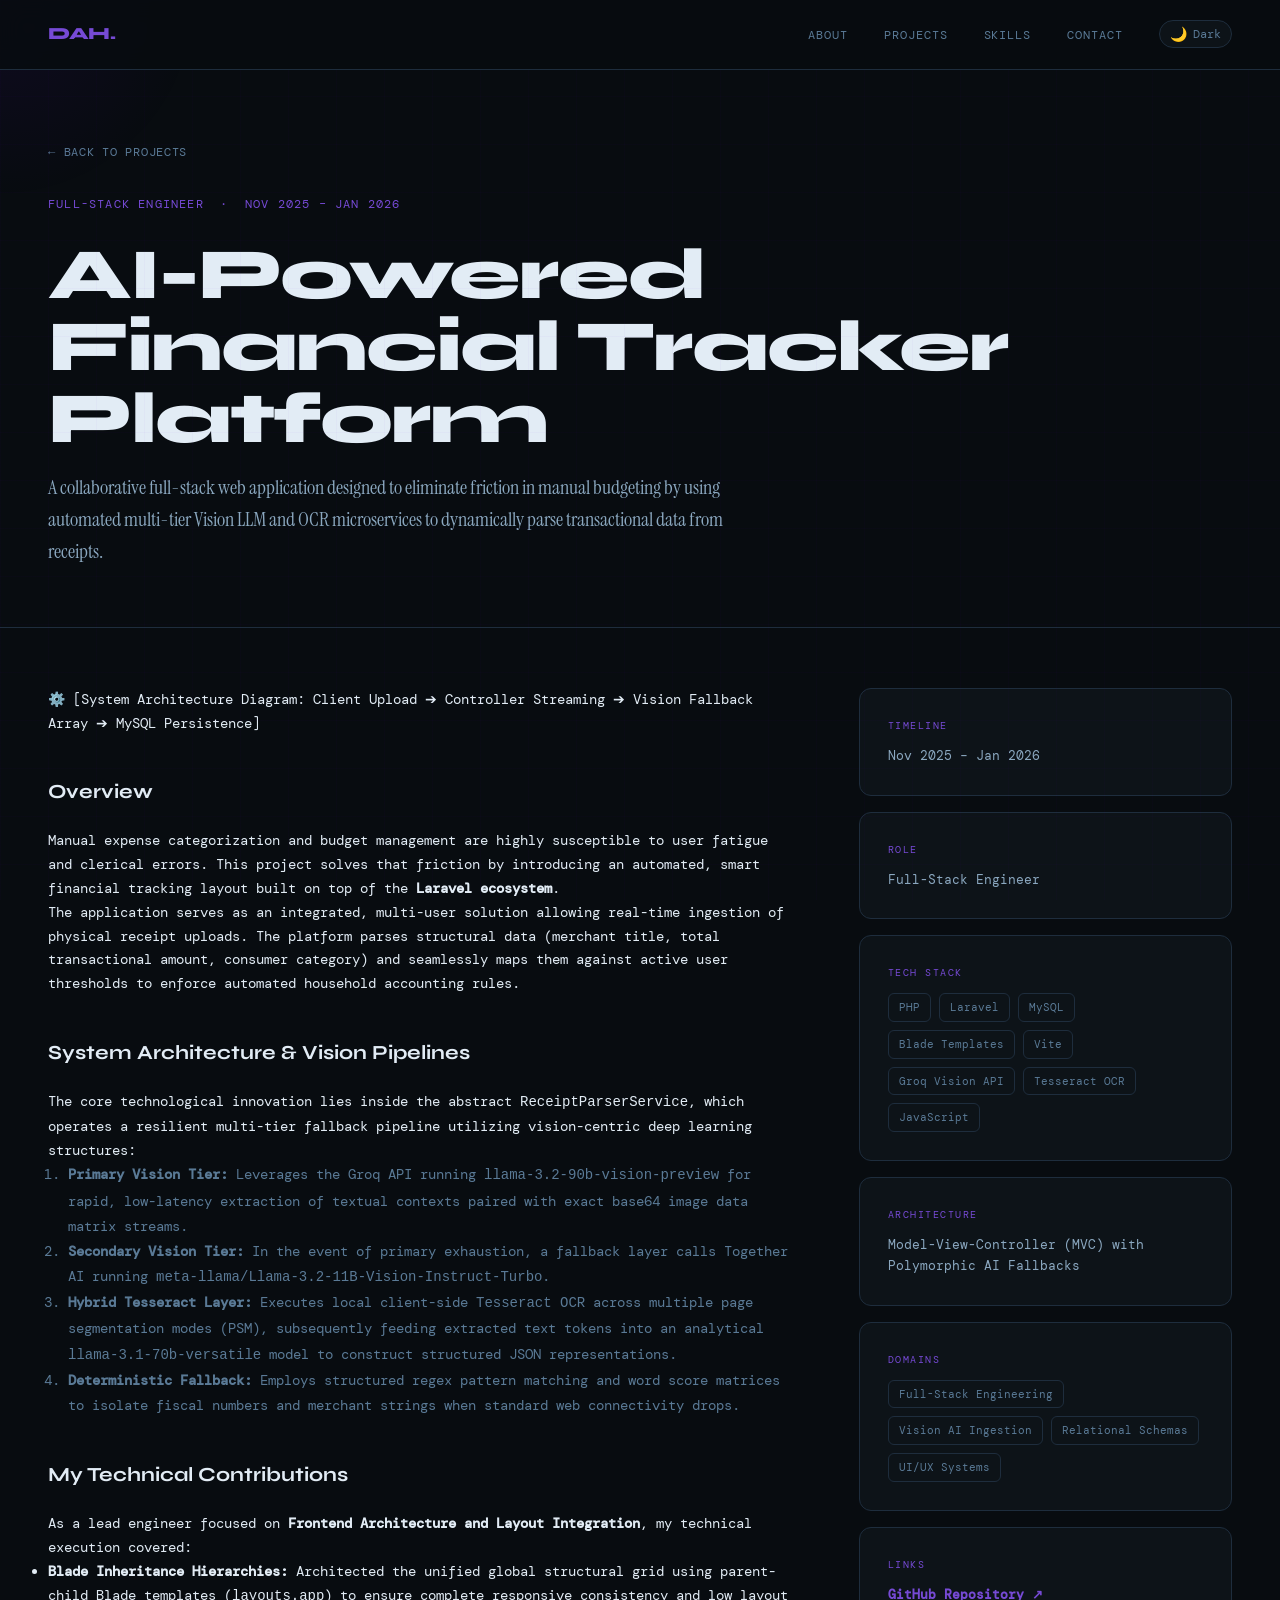
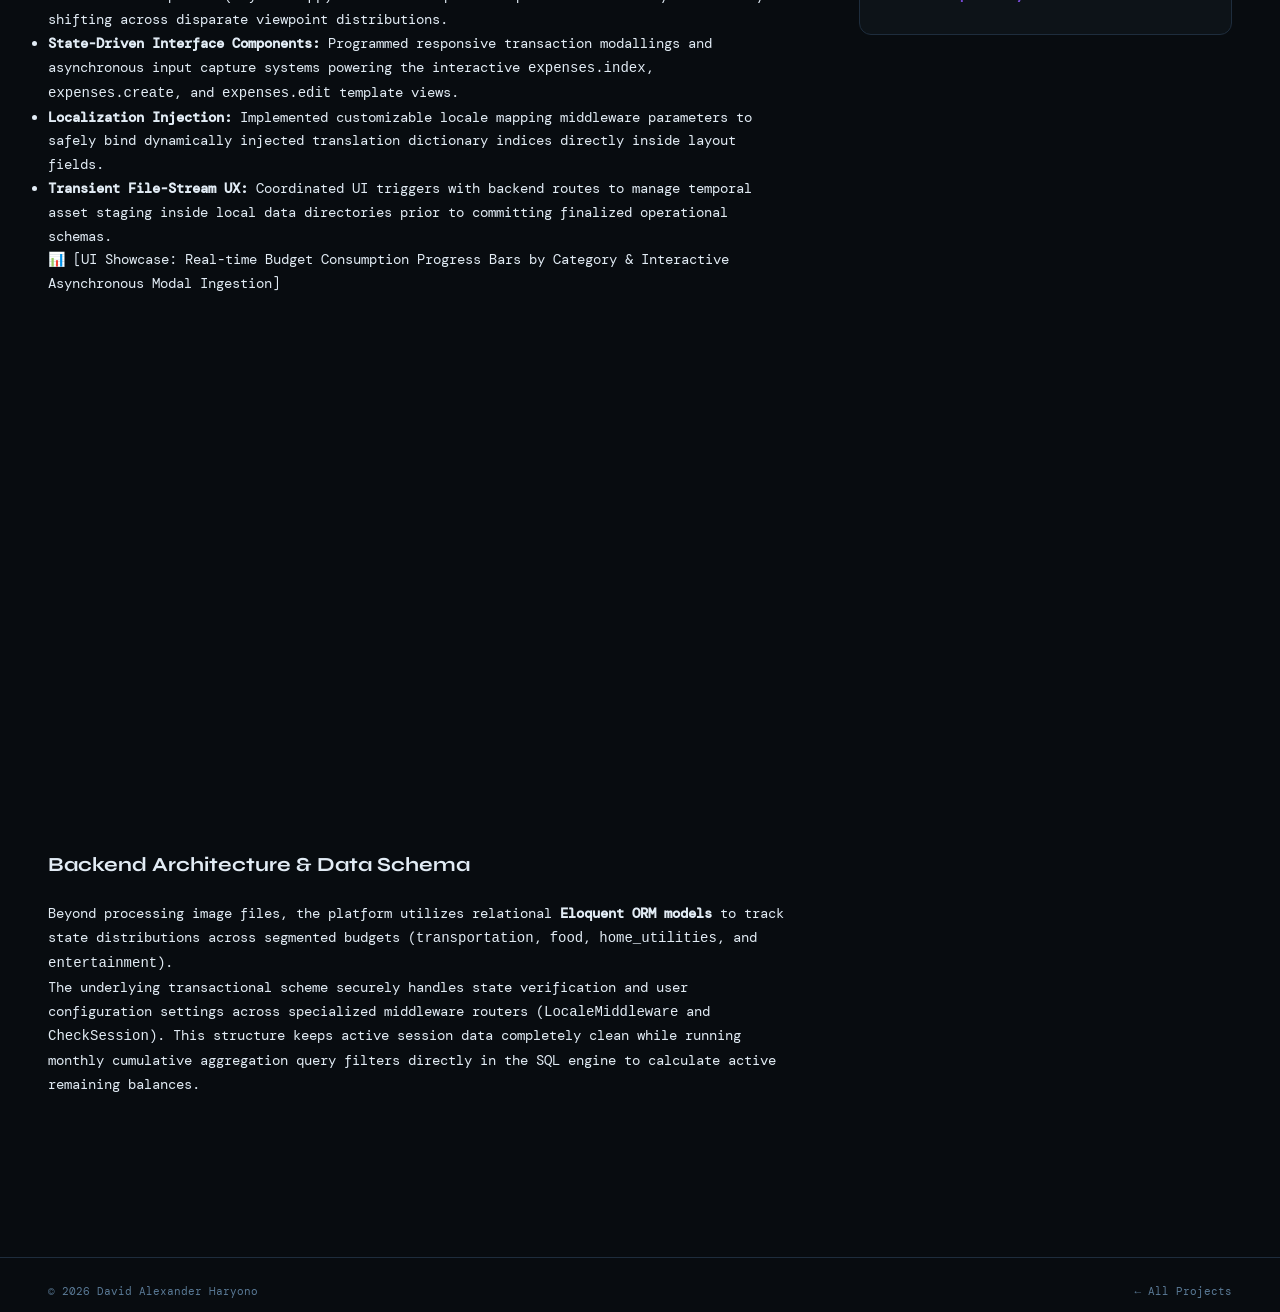
==== project-financial-tracker.html @ 69e521a3 "Change" ====
<!DOCTYPE html>
<html lang="en">
<head>
  <meta charset="UTF-8" />
  <meta name="viewport" content="width=device-width, initial-scale=1.0"/>
  <title>AI Financial Tracker — David Alexander Haryono</title>
  <link rel="preconnect" href="https://fonts.googleapis.com">
  <link href="https://fonts.googleapis.com/css2?family=Syne:wght@400;600;700;800&family=DM+Mono:ital,wght@0,300;0,400;1,300&family=Instrument+Serif:ital@0;1&display=swap" rel="stylesheet">
  <link rel="stylesheet" href="style.css">
</head>
<body>
  <div class="cursor-glow" id="glow"></div>

  <nav>
    <a href="index.html" class="nav-logo">DAH.</a>
    <div class="nav-right">
      <ul class="nav-links">
        <li><a href="index.html#about">About</a></li>
        <li><a href="index.html#projects">Projects</a></li>
        <li><a href="index.html#skills">Skills</a></li>
        <li><a href="index.html#contact">Contact</a></li>
      </ul>
      <button class="theme-toggle" id="theme-toggle" aria-label="Toggle theme">
        <span class="icon">🌙</span>
        <span class="label">Dark</span>
      </button>
    </div>
  </nav>

  <div class="detail-hero">
    <a href="index.html#projects" class="back-link">&#8592; Back to projects</a>
    <div class="detail-role">Full-Stack Engineer &nbsp;·&nbsp; Nov 2025 – Jan 2026</div>
    <h1 class="detail-title">AI-Powered Financial Tracker Platform</h1>
    <p class="detail-summary">
      A collaborative full-stack web application designed to eliminate friction in manual budgeting by using 
      automated multi-tier Vision LLM and OCR microservices to dynamically parse transactional data from receipts.
    </p>
  </div>

  <div class="detail-body">
    <div>
      <div class="img-placeholder">
        <span class="ph-icon">⚙️</span>
        <span>[System Architecture Diagram: Client Upload ➔ Controller Streaming ➔ Vision Fallback Array ➔ MySQL Persistence]</span>
      </div>

      <h2 class="detail-section-title">Overview</h2>
      <div class="detail-content">
        <p>
          Manual expense categorization and budget management are highly susceptible to user fatigue and clerical errors. 
          This project solves that friction by introducing an automated, smart financial tracking layout built on top of the 
          <strong>Laravel ecosystem</strong>. 
        </p>
        <p>
          The application serves as an integrated, multi-user solution allowing real-time ingestion of physical receipt uploads. 
          The platform parses structural data (merchant title, total transactional amount, consumer category) and seamlessly maps them against active user thresholds to enforce automated household accounting rules.
        </p>
      </div>

      <h2 class="detail-section-title">System Architecture &amp; Vision Pipelines</h2>
      <div class="detail-content">
        <p>
          The core technological innovation lies inside the abstract <code>ReceiptParserService</code>, which operates a 
          resilient multi-tier fallback pipeline utilizing vision-centric deep learning structures:
        </p>
        <ol style="padding-left: 20px; line-height: 1.8; color: var(--text-muted);">
          <li>
            <strong>Primary Vision Tier:</strong> Leverages the Groq API running <code>llama-3.2-90b-vision-preview</code> for rapid, 
            low-latency extraction of textual contexts paired with exact base64 image data matrix streams.
          </li>
          <li>
            <strong>Secondary Vision Tier:</strong> In the event of primary exhaustion, a fallback layer calls Together AI running 
            <code>meta-llama/Llama-3.2-11B-Vision-Instruct-Turbo</code>.
          </li>
          <li>
            <strong>Hybrid Tesseract Layer:</strong> Executes local client-side <code>Tesseract OCR</code> across multiple page segmentation modes (PSM), 
            subsequently feeding extracted text tokens into an analytical <code>llama-3.1-70b-versatile</code> model to construct structured JSON representations.
          </li>
          <li>
            <strong>Deterministic Fallback:</strong> Employs structured regex pattern matching and word score matrices to isolate fiscal numbers 
            and merchant strings when standard web connectivity drops.
          </li>
        </ol>
      </div>

      <h2 class="detail-section-title">My Technical Contributions</h2>
      <div class="detail-content">
        <p>
          As a lead engineer focused on <strong>Frontend Architecture and Layout Integration</strong>, my technical execution covered:
        </p>
        <ul>
          <li>
            <strong>Blade Inheritance Hierarchies:</strong> Architected the unified global structural grid using parent-child Blade templates 
            (<code>layouts.app</code>) to ensure complete responsive consistency and low layout shifting across disparate viewpoint distributions.
          </li>
          <li>
            <strong>State-Driven Interface Components:</strong> Programmed responsive transaction modallings and asynchronous input capture systems 
            powering the interactive <code>expenses.index</code>, <code>expenses.create</code>, and <code>expenses.edit</code> template views.
          </li>
          <li>
            <strong>Localization Injection:</strong> Implemented customizable locale mapping middleware parameters to safely bind dynamically 
            injected translation dictionary indices directly inside layout fields.
          </li>
          <li>
            <strong>Transient File-Stream UX:</strong> Coordinated UI triggers with backend routes to manage temporal asset staging inside local data directories 
            prior to committing finalized operational schemas.
          </li>
        </ul>
      </div>

      <div class="img-placeholder" style="aspect-ratio: 4/3;">
        <span class="ph-icon">📊</span>
        <span>[UI Showcase: Real-time Budget Consumption Progress Bars by Category &amp; Interactive Asynchronous Modal Ingestion]</span>
      </div>

      <h2 class="detail-section-title">Backend Architecture &amp; Data Schema</h2>
      <div class="detail-content">
        <p>
          Beyond processing image files, the platform utilizes relational <strong>Eloquent ORM models</strong> to track state distributions across 
          segmented budgets (<code>transportation</code>, <code>food</code>, <code>home_utilities</code>, and <code>entertainment</code>). 
        </p>
        <p>
          The underlying transactional scheme securely handles state verification and user configuration settings across specialized 
          middleware routers (<code>LocaleMiddleware</code> and <code>CheckSession</code>). This structure keeps active session data completely clean 
          while running monthly cumulative aggregation query filters directly in the SQL engine to calculate active remaining balances.
        </p>
      </div>
    </div>

    <div>
      <div class="detail-sidebar-card">
        <div class="detail-sidebar-label">Timeline</div>
        <div class="detail-sidebar-value">Nov 2025 – Jan 2026</div>
      </div>
      <div class="detail-sidebar-card">
        <div class="detail-sidebar-label">Role</div>
        <div class="detail-sidebar-value">Full-Stack Engineer</div>
      </div>
      <div class="detail-sidebar-card">
        <div class="detail-sidebar-label">Tech Stack</div>
        <div class="detail-tag-list">
          <span class="detail-tag">PHP</span>
          <span class="detail-tag">Laravel</span>
          <span class="detail-tag">MySQL</span>
          <span class="detail-tag">Blade Templates</span>
          <span class="detail-tag">Vite</span>
          <span class="detail-tag">Groq Vision API</span>
          <span class="detail-tag">Tesseract OCR</span>
          <span class="detail-tag">JavaScript</span>
        </div>
      </div>
      <div class="detail-sidebar-card">
        <div class="detail-sidebar-label">Architecture</div>
        <div class="detail-sidebar-value">Model-View-Controller (MVC) with Polymorphic AI Fallbacks</div>
      </div>
      <div class="detail-sidebar-card">
        <div class="detail-sidebar-label">Domains</div>
        <div class="detail-tag-list">
          <span class="detail-tag">Full-Stack Engineering</span>
          <span class="detail-tag">Vision AI Ingestion</span>
          <span class="detail-tag">Relational Schemas</span>
          <span class="detail-tag">UI/UX Systems</span>
        </div>
      </div>
      <div class="detail-sidebar-card">
        <div class="detail-sidebar-label">Links</div>
        <div class="detail-sidebar-value">
          <a href="https://github.com/DavidHaryono/Financial-Tracker" target="_blank" rel="noopener noreferrer" style="color: var(--accent); text-decoration: none; font-weight: 600;">
            GitHub Repository &#8599;
          </a>
        </div>
      </div>
    </div>
  </div>

  <footer>
    <span>&copy; 2026 David Alexander Haryono</span>
    <a href="index.html#projects" style="color: var(--text-muted); text-decoration: none;">&#8592; All Projects</a>
  </footer>

  <script src="script.js"></script>
</body>
</html>
---- style.css ----
/* ─── THEME VARIABLES ─── */
:root {
  --bg: #080c10;
  --surface: #0d1318;
  --surface2: #121a22;
  --border: #1e2d3d;
  --accent: #764ad5;
  --accent2: #0077ff;
  --accent-dim: rgba(141, 0, 229, 0.092);
  --text: #e2ecf5;
  --text-muted: #5a7a96;
  --text-mid: #8ba8c0;
  --shadow: rgba(0,0,0,0.4);
  --grid-line: rgba(122, 0, 229, 0.025);
  --nav-bg: rgba(8,12,16,0.85);
}

body.light {
  --bg: #f4f6f8;
  --surface: #ffffff;
  --surface2: #eef1f4;
  --border: #d0d9e3;
  --accent: #764ad5;
  --accent2: #0055cc;
  --accent-dim: rgba(141, 0, 229, 0.092);
  --text: #0d1318;
  --text-muted: #7a94aa;
  --text-mid: #3d5a70;
  --shadow: rgba(0,0,0,0.1);
  --grid-line: rgba(0,168,150,0.06);
  --nav-bg: rgba(244,246,248,0.9);
}

*, *::before, *::after { box-sizing: border-box; margin: 0; padding: 0; }
html { scroll-behavior: smooth; }

body {
  background: var(--bg);
  color: var(--text);
  font-family: 'DM Mono', monospace;
  font-size: 14px;
  line-height: 1.7;
  overflow-x: hidden;
  transition: background 0.3s, color 0.3s;
}

/* ─── GRID BACKGROUND ─── */
body::before {
  content: '';
  position: fixed;
  inset: 0;
  background-image:
    linear-gradient(var(--grid-line) 1px, transparent 1px),
    linear-gradient(90deg, var(--grid-line) 1px, transparent 1px);
  background-size: 48px 48px;
  pointer-events: none;
  z-index: 0;
}

/* ─── NAV ─── */
nav {
  position: fixed;
  top: 0; left: 0; right: 0;
  z-index: 100;
  display: flex;
  justify-content: space-between;
  align-items: center;
  padding: 20px 48px;
  background: var(--nav-bg);
  backdrop-filter: blur(12px);
  border-bottom: 1px solid var(--border);
  transition: background 0.3s, border-color 0.3s;
}

.nav-logo {
  font-family: 'Syne', sans-serif;
  font-weight: 800;
  font-size: 17px;
  color: var(--accent);
  letter-spacing: -0.5px;
  text-decoration: none;
}

.nav-right { display: flex; align-items: center; gap: 36px; }
.nav-links { display: flex; gap: 36px; list-style: none; }
.nav-links a {
  color: var(--text-muted);
  text-decoration: none;
  font-size: 12px;
  letter-spacing: 0.08em;
  text-transform: uppercase;
  transition: color 0.2s;
}
.nav-links a:hover { color: var(--accent); }

/* ─── THEME TOGGLE ─── */
.theme-toggle {
  background: var(--surface);
  border: 1px solid var(--border);
  border-radius: 20px;
  padding: 5px 10px;
  cursor: pointer;
  display: flex;
  align-items: center;
  gap: 6px;
  font-size: 12px;
  color: var(--text-muted);
  transition: all 0.2s;
  font-family: 'DM Mono', monospace;
}
.theme-toggle:hover { border-color: var(--accent); color: var(--accent); }
.theme-toggle .icon { font-size: 14px; line-height: 1; }

/* ─── SECTIONS ─── */
section { position: relative; z-index: 1; }

/* ─── HERO ─── */
#hero {
  min-height: 100vh;
  display: flex;
  flex-direction: column;
  justify-content: flex-end;
  padding: 0 48px 80px;
  padding-top: 120px;
}

.hero-eyebrow {
  font-size: 11px;
  letter-spacing: 0.2em;
  text-transform: uppercase;
  color: var(--accent);
  margin-bottom: 24px;
  opacity: 0;
  animation: fadeUp 0.8s ease 0.2s forwards;
}

.hero-name {
  font-family: 'Syne', sans-serif;
  font-weight: 800;
  font-size: clamp(52px, 8vw, 110px);
  line-height: 0.92;
  letter-spacing: -3px;
  color: var(--text);
  margin-bottom: 32px;
  opacity: 0;
  animation: fadeUp 0.9s ease 0.35s forwards;
}
.hero-name span { color: var(--accent); }

.hero-desc {
  max-width: 560px;
  color: var(--text-mid);
  font-size: 14px;
  line-height: 1.8;
  margin-bottom: 48px;
  opacity: 0;
  animation: fadeUp 0.9s ease 0.5s forwards;
}

.hero-tags {
  display: flex;
  flex-wrap: wrap;
  gap: 10px;
  opacity: 0;
  animation: fadeUp 0.9s ease 0.65s forwards;
}

.tag {
  border: 1px solid var(--border);
  padding: 6px 14px;
  font-size: 11px;
  letter-spacing: 0.06em;
  color: var(--text-muted);
  border-radius: 20px;
  transition: all 0.2s;
}
.tag:hover { border-color: var(--accent); color: var(--accent); background: var(--accent-dim); }

.hero-scroll {
  position: absolute;
  bottom: 40px;
  right: 48px;
  writing-mode: vertical-rl;
  font-size: 10px;
  letter-spacing: 0.15em;
  text-transform: uppercase;
  color: var(--text-muted);
  display: flex;
  align-items: center;
  gap: 10px;
  opacity: 0;
  animation: fadeIn 1s ease 1.2s forwards;
}
.hero-scroll::before {
  content: '';
  width: 1px;
  height: 48px;
  background: linear-gradient(to bottom, transparent, var(--accent));
}

/* ─── SECTION HEADER ─── */
.section-header {
  display: flex;
  align-items: baseline;
  gap: 20px;
  margin-bottom: 56px;
}
.section-label {
  font-size: 10px;
  letter-spacing: 0.25em;
  text-transform: uppercase;
  color: var(--accent);
}
.section-title {
  font-family: 'Syne', sans-serif;
  font-weight: 700;
  font-size: clamp(28px, 4vw, 42px);
  letter-spacing: -1px;
  color: var(--text);
}
.section-line {
  flex: 1;
  height: 1px;
  background: var(--border);
}

/* ─── ABOUT ─── */
#about { padding: 100px 48px; }

.about-grid {
  display: grid;
  grid-template-columns: 1fr 1fr;
  gap: 64px;
  align-items: start;
}

.about-text {
  font-family: 'Instrument Serif', serif;
  font-size: 22px;
  line-height: 1.6;
  color: var(--text-mid);
}
.about-text em { color: var(--text); font-style: italic; }

.edu-list { display: flex; flex-direction: column; gap: 24px; }

.edu-item {
  border-left: 2px solid var(--border);
  padding-left: 20px;
  transition: border-color 0.2s;
}
.edu-item:hover { border-color: var(--accent); }

.edu-school {
  font-family: 'Syne', sans-serif;
  font-weight: 600;
  font-size: 15px;
  color: var(--text);
  margin-bottom: 4px;
}
.edu-degree { font-size: 12px; color: var(--text-mid); margin-bottom: 4px; }
.edu-date { font-size: 11px; color: var(--text-muted); letter-spacing: 0.05em; }
.edu-badge {
  display: inline-block;
  margin-top: 6px;
  font-size: 10px;
  letter-spacing: 0.08em;
  text-transform: uppercase;
  color: var(--accent);
  background: var(--accent-dim);
  padding: 3px 10px;
  border-radius: 20px;
}

/* ─── PROJECTS ─── */
#projects {
  padding: 100px 48px;
  background: linear-gradient(to bottom, transparent, rgba(13,19,24,0.3));
}
body.light #projects { background: linear-gradient(to bottom, transparent, rgba(200,210,220,0.2)); }

.projects-grid {
  display: grid;
  grid-template-columns: repeat(3, 1fr);
  gap: 16px;
}

.project-card {
  background: var(--surface);
  border: 1px solid var(--border);
  border-radius: 12px;
  padding: 36px 32px;
  position: relative;
  overflow: hidden;
  cursor: pointer;
  text-decoration: none;
  color: inherit;
  display: block;
  transition: border-color 0.3s, background 0.3s, transform 0.2s, box-shadow 0.3s;
}
.project-card::before {
  content: '';
  position: absolute;
  top: 0; left: 0; right: 0;
  height: 2px;
  border-radius: 12px 12px 0 0;
  background: linear-gradient(90deg, var(--accent2), var(--accent));
  transform: scaleX(0);
  transform-origin: left;
  transition: transform 0.4s ease;
}
.project-card:hover {
  border-color: rgba(84, 0, 229, 0.4);
  background: var(--surface2);
  transform: translateY(-3px);
  box-shadow: 0 12px 32px var(--shadow);
}
.project-card:hover::before { transform: scaleX(1); }

.project-num { font-size: 11px; color: var(--text-muted); letter-spacing: 0.1em; margin-bottom: 20px; }
.project-title {
  font-family: 'Syne', sans-serif;
  font-weight: 700;
  font-size: 18px;
  color: var(--text);
  margin-bottom: 8px;
  line-height: 1.3;
  letter-spacing: -0.3px;
}
.project-role {
  font-size: 11px;
  color: var(--accent);
  letter-spacing: 0.08em;
  text-transform: uppercase;
  margin-bottom: 20px;
}
.project-bullets { list-style: none; display: flex; flex-direction: column; gap: 8px; }
.project-bullets li {
  font-size: 12px;
  color: var(--text-muted);
  padding-left: 16px;
  position: relative;
  line-height: 1.6;
}
.project-bullets li::before {
  content: '→';
  position: absolute;
  left: 0;
  color: var(--accent);
  font-size: 10px;
}
.project-tags { display: flex; flex-wrap: wrap; gap: 6px; margin-top: 24px; }
.project-tag {
  font-size: 10px;
  letter-spacing: 0.06em;
  text-transform: uppercase;
  color: var(--text-muted);
  border: 1px solid var(--border);
  padding: 3px 8px;
  border-radius: 6px;
}

.project-cta {
  margin-top: 20px;
  font-size: 11px;
  color: var(--accent);
  letter-spacing: 0.08em;
  text-transform: uppercase;
  display: flex;
  align-items: center;
  gap: 6px;
  opacity: 0;
  transition: opacity 0.2s;
}
.project-card:hover .project-cta { opacity: 1; }

/* ─── SKILLS ─── */
#skills { padding: 100px 48px; }

.skills-grid {
  display: grid;
  grid-template-columns: repeat(2, 1fr);
  gap: 16px;
}
.skill-group {
  background: var(--surface);
  border: 1px solid var(--border);
  border-radius: 12px;
  padding: 32px;
  transition: background 0.2s;
}
.skill-group:hover { background: var(--surface2); }
.skill-group-label {
  font-size: 10px;
  letter-spacing: 0.2em;
  text-transform: uppercase;
  color: var(--accent);
  margin-bottom: 16px;
}
.skill-pills { display: flex; flex-wrap: wrap; gap: 8px; }
.skill-pill {
  font-size: 12px;
  color: var(--text-mid);
  background: rgba(255,255,255,0.03);
  border: 1px solid var(--border);
  padding: 5px 12px;
  border-radius: 8px;
  transition: all 0.15s;
}
body.light .skill-pill { background: rgba(0,0,0,0.03); }
.skill-pill:hover { color: var(--accent); border-color: var(--accent); background: var(--accent-dim); }

/* ─── CERTIFICATIONS ─── */
#certs { padding: 80px 48px; }

.certs-list {
  display: grid;
  grid-template-columns: repeat(3, 1fr);
  gap: 16px;
}
.cert-item {
  background: var(--surface);
  border: 1px solid var(--border);
  border-radius: 12px;
  padding: 28px;
  display: flex;
  gap: 16px;
  align-items: flex-start;
  text-decoration: none;
  color: inherit;
  transition: background 0.2s, border-color 0.2s, transform 0.2s, box-shadow 0.3s;
  cursor: pointer;
}
.cert-item:hover {
  background: var(--surface2);
  border-color: rgba(111, 0, 229, 0.4);
  transform: translateY(-2px);
  box-shadow: 0 8px 24px var(--shadow);
}
.cert-icon {
  width: 40px;
  height: 40px;
  border-radius: 8px;
  background: var(--accent-dim);
  border: 1px solid rgba(0,229,195,0.2);
  display: flex;
  align-items: center;
  justify-content: center;
  font-size: 18px;
  flex-shrink: 0;
  overflow: hidden;
}
.cert-icon img {
  width: 100%;
  height: 100%;
  object-fit: cover;
  border-radius: 7px;
}
.cert-name {
  font-family: 'Syne', sans-serif;
  font-weight: 600;
  font-size: 13px;
  color: var(--text);
  margin-bottom: 4px;
  line-height: 1.3;
}
.cert-issuer { font-size: 11px; color: var(--text-muted); margin-bottom: 6px; }
.cert-link-hint {
  font-size: 10px;
  color: var(--accent);
  letter-spacing: 0.06em;
  text-transform: uppercase;
  opacity: 0;
  transition: opacity 0.2s;
}
.cert-item:hover .cert-link-hint { opacity: 1; }

/* ─── CONTACT ─── */
#contact {
  padding: 100px 48px 60px;
  border-top: 1px solid var(--border);
}
.contact-inner {
  display: grid;
  grid-template-columns: 1fr 1fr;
  gap: 64px;
  align-items: end;
}
.contact-heading {
  font-family: 'Syne', sans-serif;
  font-weight: 800;
  font-size: clamp(36px, 5vw, 64px);
  letter-spacing: -2px;
  line-height: 1;
  color: var(--text);
  margin-bottom: 24px;
}
.contact-heading span { color: var(--accent); }
.contact-sub {
  color: var(--text-muted);
  font-size: 13px;
  line-height: 1.7;
  max-width: 380px;
}
.contact-links { display: flex; flex-direction: column; gap: 12px; }
.contact-link {
  display: flex;
  justify-content: space-between;
  align-items: center;
  padding: 16px 20px;
  border: 1px solid var(--border);
  border-radius: 10px;
  color: var(--text-mid);
  text-decoration: none;
  font-size: 13px;
  background: var(--surface);
  transition: all 0.2s;
}
.contact-link:hover {
  border-color: var(--accent);
  color: var(--accent);
  background: var(--accent-dim);
  transform: translateX(4px);
}
.contact-link-arrow { font-size: 16px; }

/* ─── FOOTER ─── */
footer {
  margin-top: 60px;
  padding: 24px 48px;
  border-top: 1px solid var(--border);
  display: flex;
  justify-content: space-between;
  font-size: 11px;
  color: var(--text-muted);
  position: relative;
  z-index: 1;
}

/* ─── CURSOR GLOW ─── */
.cursor-glow {
  position: fixed;
  width: 400px;
  height: 400px;
  border-radius: 50%;
  background: radial-gradient(circle, rgba(107, 0, 229, 0.079) 0%, transparent 70%);
  pointer-events: none;
  z-index: 0;
  transform: translate(-50%, -50%);
  transition: left 0.12s, top 0.12s;
}
body.light .cursor-glow {
  background: radial-gradient(circle, rgba(107, 0, 229, 0.064) 0%, transparent 70%);
}

/* ─── ANIMATIONS ─── */
@keyframes fadeUp {
  from { opacity: 0; transform: translateY(24px); }
  to   { opacity: 1; transform: translateY(0); }
}
@keyframes fadeIn {
  from { opacity: 0; }
  to   { opacity: 1; }
}
.reveal {
  opacity: 0;
  transform: translateY(32px);
  transition: opacity 0.7s ease, transform 0.7s ease;
}
.reveal.visible { opacity: 1; transform: none; }

/* ─── PROJECT DETAIL PAGE ─── */
.detail-hero {
  padding: 140px 48px 60px;
  border-bottom: 1px solid var(--border);
}
.back-link {
  display: inline-flex;
  align-items: center;
  gap: 8px;
  font-size: 12px;
  color: var(--text-muted);
  text-decoration: none;
  letter-spacing: 0.06em;
  text-transform: uppercase;
  margin-bottom: 32px;
  transition: color 0.2s;
}
.back-link:hover { color: var(--accent); }
.detail-title {
  font-family: 'Syne', sans-serif;
  font-weight: 800;
  font-size: clamp(36px, 6vw, 72px);
  letter-spacing: -2px;
  line-height: 1;
  color: var(--text);
  margin-bottom: 16px;
}
.detail-role {
  font-size: 12px;
  color: var(--accent);
  letter-spacing: 0.1em;
  text-transform: uppercase;
  margin-bottom: 24px;
}
.detail-summary {
  font-family: 'Instrument Serif', serif;
  font-size: 20px;
  color: var(--text-mid);
  max-width: 680px;
  line-height: 1.6;
}
.detail-body {
  padding: 60px 48px 100px;
  display: grid;
  grid-template-columns: 2fr 1fr;
  gap: 64px;
  align-items: start;
}
.detail-section-title {
  font-family: 'Syne', sans-serif;
  font-weight: 700;
  font-size: 20px;
  color: var(--text);
  margin-bottom: 20px;
  margin-top: 40px;
}
.detail-section-title:first-child { margin-top: 0; }
.detail-text {
  color: var(--text-mid);
  font-size: 14px;
  line-height: 1.85;
  margin-bottom: 16px;
}
.detail-placeholder {
  background: var(--surface);
  border: 1px dashed var(--border);
  border-radius: 12px;
  padding: 32px;
  color: var(--text-muted);
  font-size: 13px;
  line-height: 1.7;
  margin-bottom: 20px;
}
.detail-placeholder .placeholder-label {
  font-size: 10px;
  text-transform: uppercase;
  letter-spacing: 0.15em;
  color: var(--accent);
  margin-bottom: 12px;
}
.detail-sidebar-card {
  background: var(--surface);
  border: 1px solid var(--border);
  border-radius: 12px;
  padding: 28px;
  margin-bottom: 16px;
}
.detail-sidebar-label {
  font-size: 10px;
  text-transform: uppercase;
  letter-spacing: 0.15em;
  color: var(--accent);
  margin-bottom: 12px;
}
.detail-sidebar-value {
  font-size: 13px;
  color: var(--text-mid);
  line-height: 1.6;
}
.detail-tag-list { display: flex; flex-wrap: wrap; gap: 8px; margin-top: 4px; }
.detail-tag {
  font-size: 11px;
  color: var(--text-muted);
  border: 1px solid var(--border);
  padding: 4px 10px;
  border-radius: 6px;
}



/* ==========================================================================
   ─── CHOSEN IMAGE UTILITY PIPELINES (Separated for Layout Roles) ───
   ========================================================================== */

/* 1. STANDARD HORIZONTAL IMAGES (For SignLingo App Screenshots & Dashboards) */
.img-container {
  width: 100%;
  margin-top: 0;
  margin-bottom: 32px;
  border-radius: 12px;
  overflow: hidden;
  background: var(--surface); /* Syncs beautifully with your dark/light theme background */
  border: 1px solid var(--border); /* Uses your native border color */
  box-shadow: 0 12px 32px var(--shadow); /* Uses your native theme drop shadow */
}

/* Allows horizontal screenshots to expand safely to the full content width */
.img-container .project-detail-img {
  width: 100%;
  height: auto;
  display: block;
  object-fit: cover; /* Fills the container seamlessly without any blank spaces */
}


/* 2. TALL VERTICAL DIAGRAMS ONLY (Specifically for the Multimodal Flowchart) */
.img-container.vertical-chart {
  aspect-ratio: 16/9;        /* Locks the box size into your exact layout grid standard */
  background: #000000;       /* Restricts leftover side regions to solid black only */
  display: flex;
  justify-content: center;   /* Centers the narrow diagram horizontally */
  align-items: center;       /* Centers the diagram vertically */
}

/* Forces the narrow diagram to touch top/bottom perfectly, creating side-only black bars */
.img-container.vertical-chart .project-detail-img {
  height: 100%;              /* Flushes completely with the top and bottom borders */
  width: auto;               /* Allows the width to scale naturally without horizontal stretching */
  max-width: 100%;
  object-fit: contain;       /* Prevents text or line elements from getting cropped out */
}
/* ─── PORTFOLIO DATA TABLES ─── */
.table-container {
  width: 100%;
  overflow-x: auto; /* Enables smooth horizontal scrolling on mobile screens */
  margin: 24px 0 32px;
  border: 1px solid var(--border);
  border-radius: 12px;
  background: var(--surface); /* Inherits your theme background color */
  box-shadow: 0 12px 32px var(--shadow);
}

.portfolio-table {
  width: 100%;
  border-collapse: collapse;
  text-align: left;
  font-size: 13px;
  color: var(--text-mid);
}

.portfolio-table th {
  background: var(--surface2); /* Darker heading line */
  color: var(--text);
  font-family: 'Syne', sans-serif;
  font-weight: 600;
  padding: 14px 16px;
  border-bottom: 1px solid var(--border);
}

.portfolio-table td {
  padding: 14px 16px;
  border-bottom: 1px solid var(--border);
}

.portfolio-table tr:last-child td {
  border-bottom: none; /* Cleans up the bottom border roundings */
}

.portfolio-table .highlight-text {
  color: var(--text);
  font-weight: 600;
}

/* Accent row highlighting for your peak experimental result */
.portfolio-table tr.active-row {
  background: rgba(0, 229, 195, 0.03); /* Subtle signature highlight */
}
.portfolio-table tr.active-row td {
  color: var(--accent); /* Changes final metric color to cyan */
}

/* ─── RESPONSIVE ─── */
@media (max-width: 900px) {
  nav { padding: 16px 24px; }
  .nav-links { gap: 16px; }
  #hero, #about, #projects, #skills, #certs, #contact { padding-left: 24px; padding-right: 24px; }
  .about-grid, .contact-inner, .detail-body { grid-template-columns: 1fr; gap: 40px; }
  .projects-grid, .skills-grid, .certs-list { grid-template-columns: 1fr; }
  footer { padding: 20px 24px; flex-direction: column; gap: 8px; }
  .detail-hero { padding: 120px 24px 48px; }
}
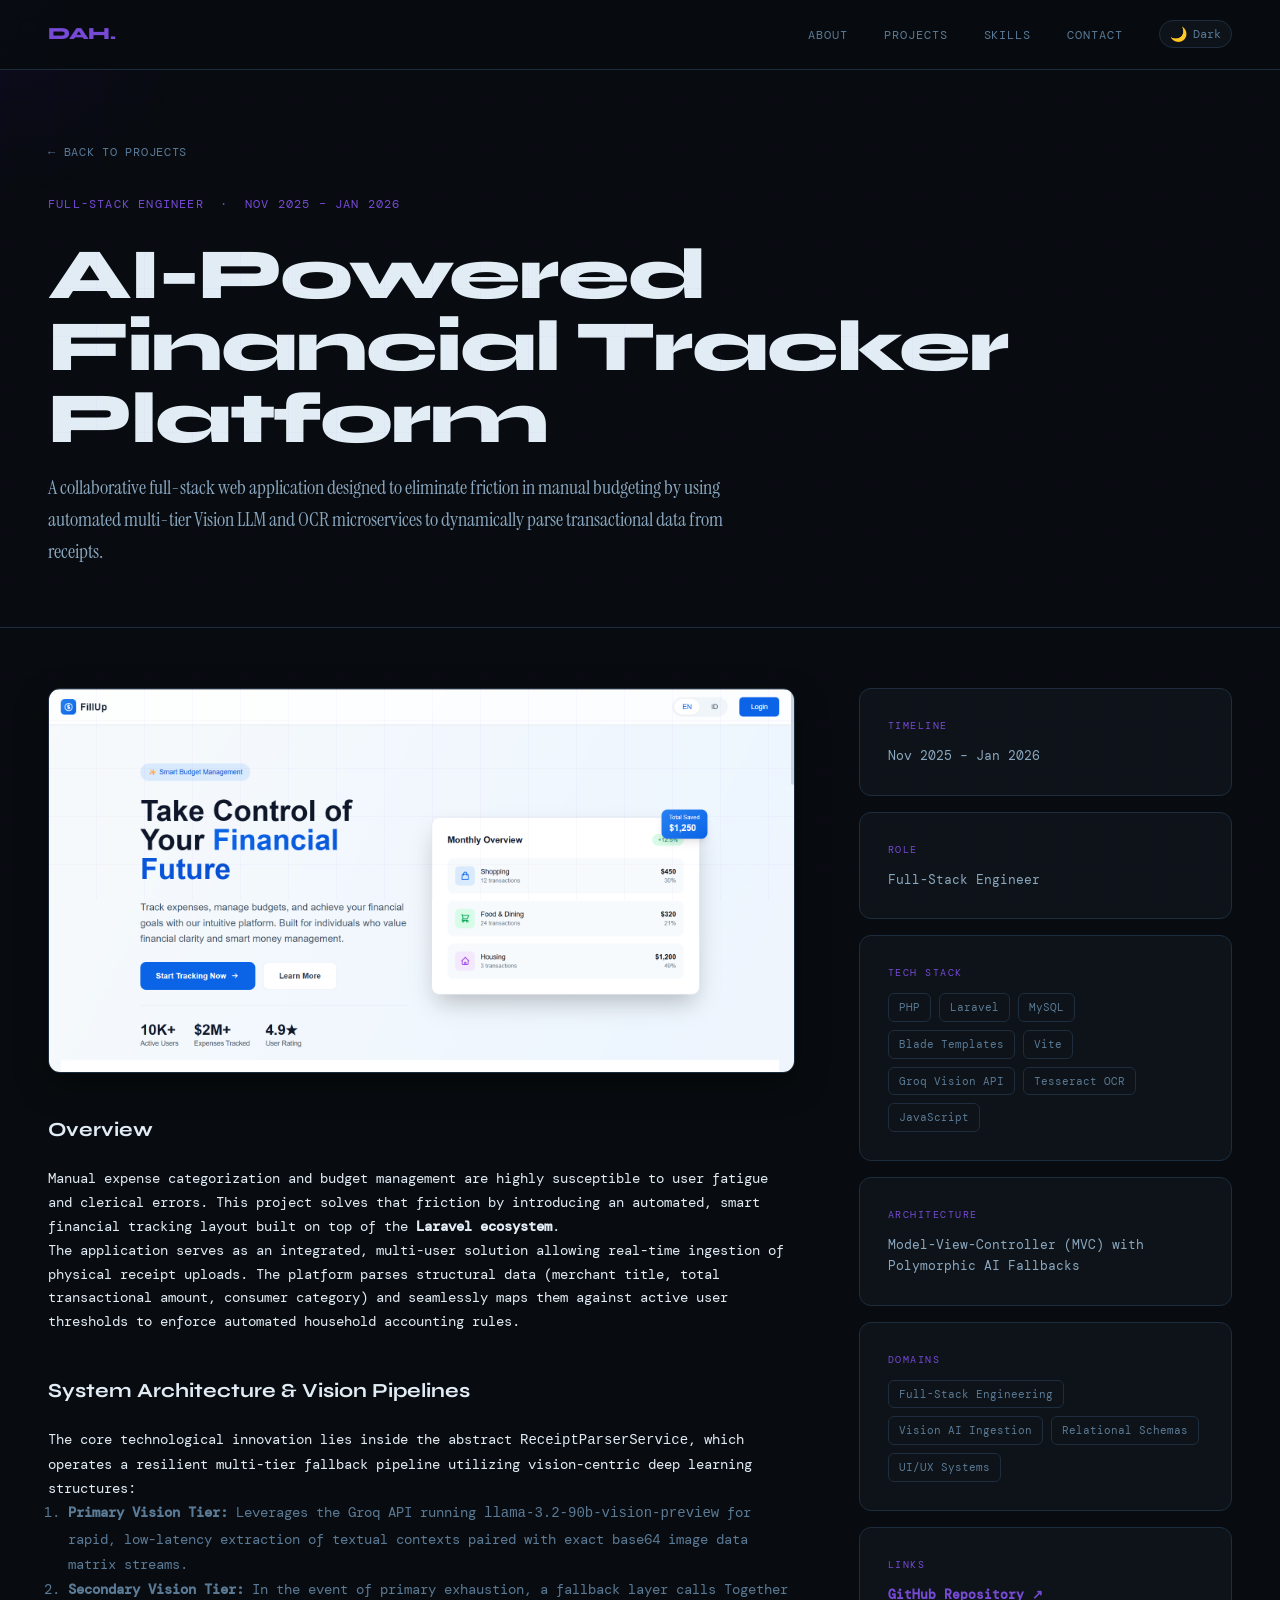
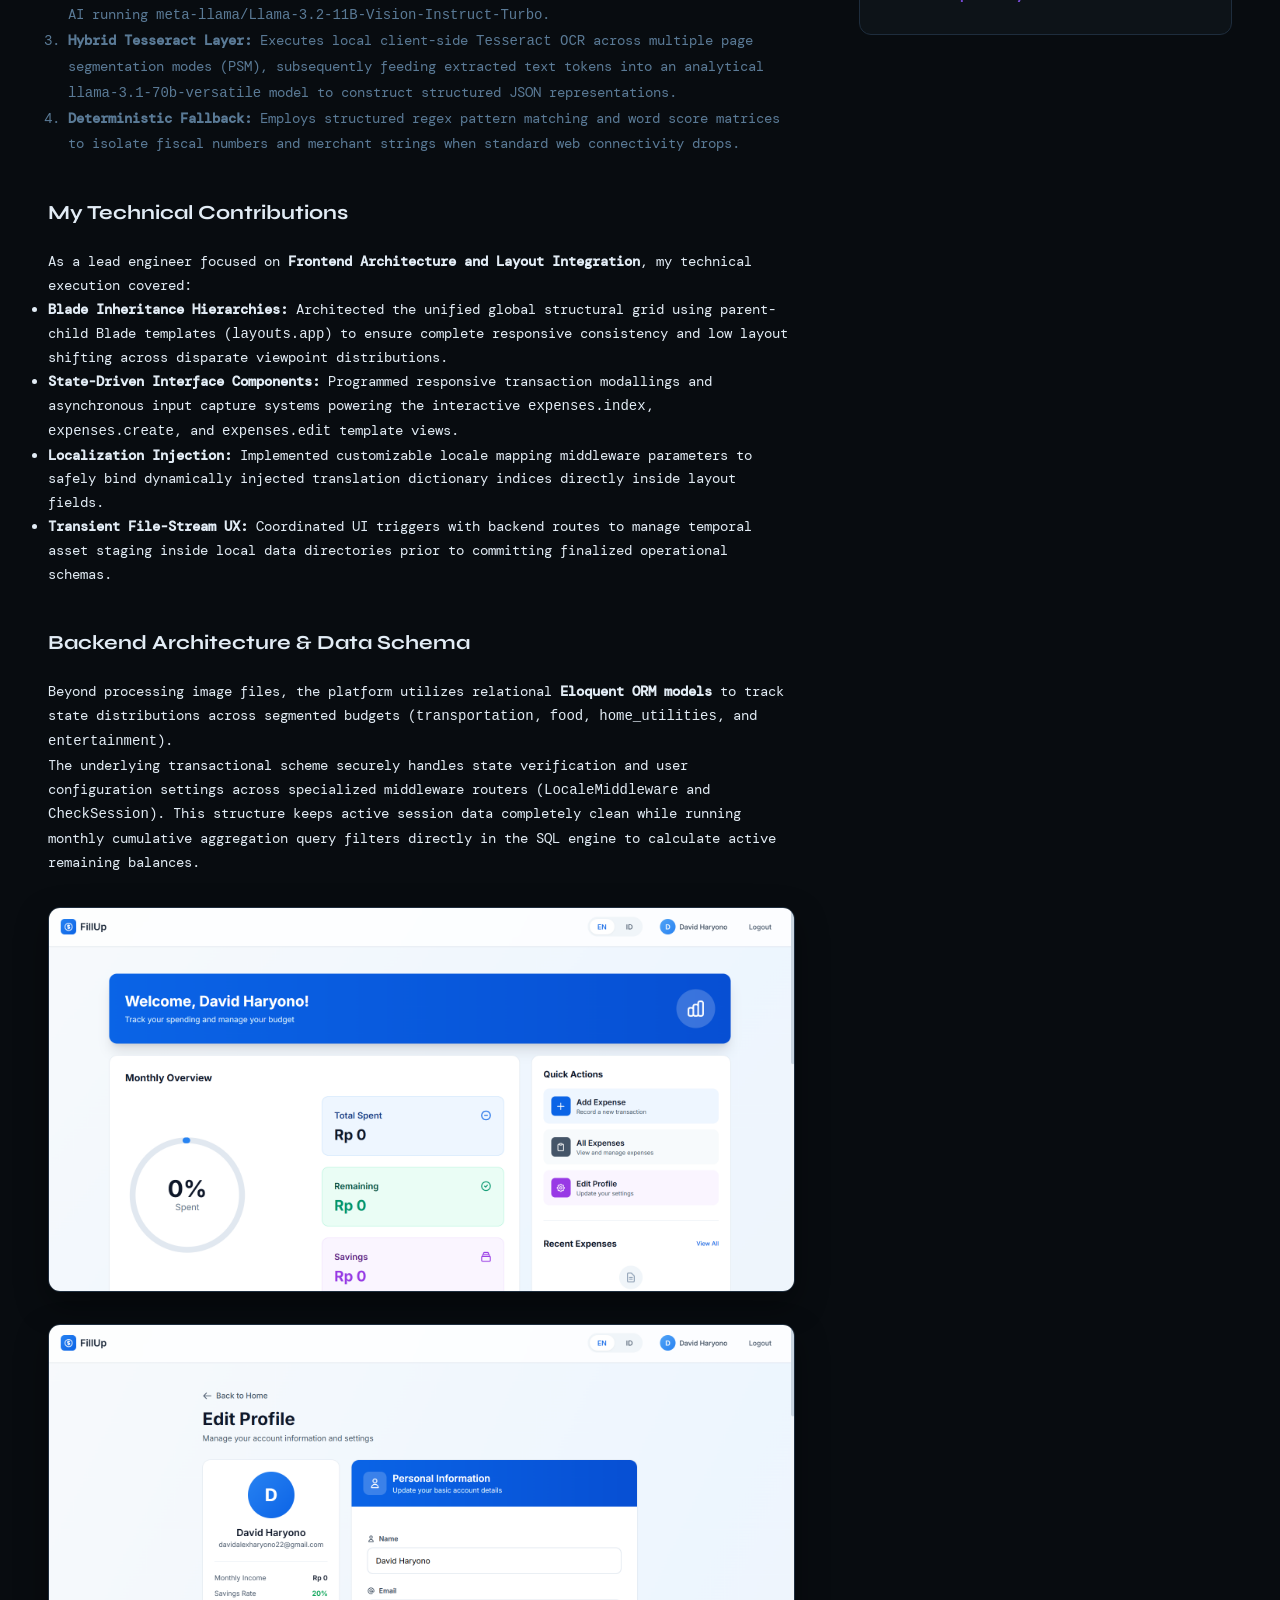
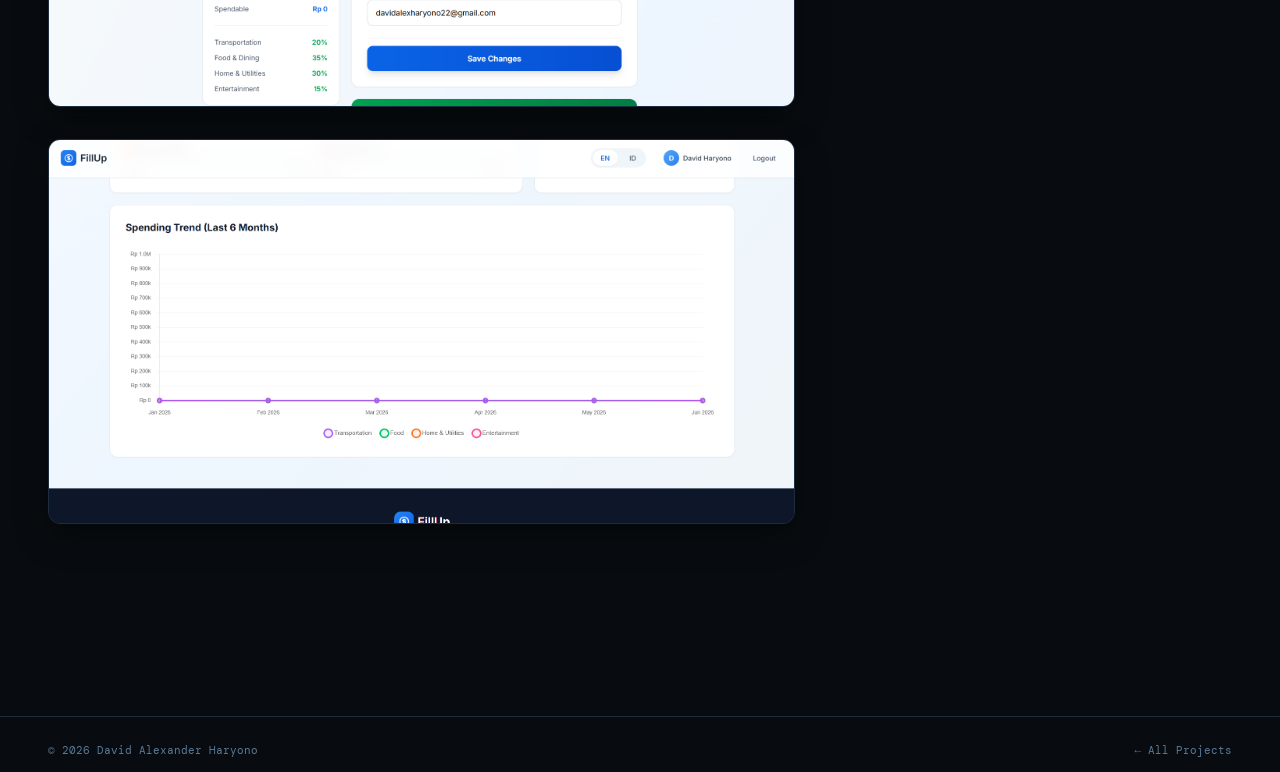
==== commit 91ae98d8: "Finance part" ====
--- a/project-financial-tracker.html
+++ b/project-financial-tracker.html
@@ -39,9 +39,10 @@
 
   <div class="detail-body">
     <div>
-      <div class="img-placeholder">
-        <span class="ph-icon">⚙️</span>
-        <span>[System Architecture Diagram: Client Upload ➔ Controller Streaming ➔ Vision Fallback Array ➔ MySQL Persistence]</span>
+      <div class="img-container">
+        <img src="images/FinanceTracker1.png" 
+             alt="AI Financial Tracker Platform Interface" 
+             class="project-detail-img">
       </div>
 
       <h2 class="detail-section-title">Overview</h2>
@@ -108,11 +109,6 @@
         </ul>
       </div>
 
-      <div class="img-placeholder" style="aspect-ratio: 4/3;">
-        <span class="ph-icon">📊</span>
-        <span>[UI Showcase: Real-time Budget Consumption Progress Bars by Category &amp; Interactive Asynchronous Modal Ingestion]</span>
-      </div>
-
       <h2 class="detail-section-title">Backend Architecture &amp; Data Schema</h2>
       <div class="detail-content">
         <p>
@@ -125,6 +121,27 @@
           while running monthly cumulative aggregation query filters directly in the SQL engine to calculate active remaining balances.
         </p>
       </div>
+
+      <div class="img-container">
+        <img src="images/FinanceTracker2.png" 
+             alt="AI Financial Tracker Platform Interface" 
+             class="project-detail-img">
+      </div>
+      
+      <div class="img-container">
+        <img src="images/FinanceTracker3.png" 
+             alt="AI Financial Tracker Platform Interface" 
+             class="project-detail-img">
+      </div>
+
+      <div class="img-container">
+        <img src="images/FinanceTracker4.png" 
+             alt="AI Financial Tracker Platform Interface" 
+             class="project-detail-img">
+      </div>
+      
+
+      
     </div>
 
     <div>
--- a/style.css
+++ b/style.css
@@ -574,6 +574,10 @@
   padding: 140px 48px 60px;
   border-bottom: 1px solid var(--border);
 }
+.detail-content {
+  margin-bottom: 32px;
+}
+
 .back-link {
   display: inline-flex;
   align-items: center;
